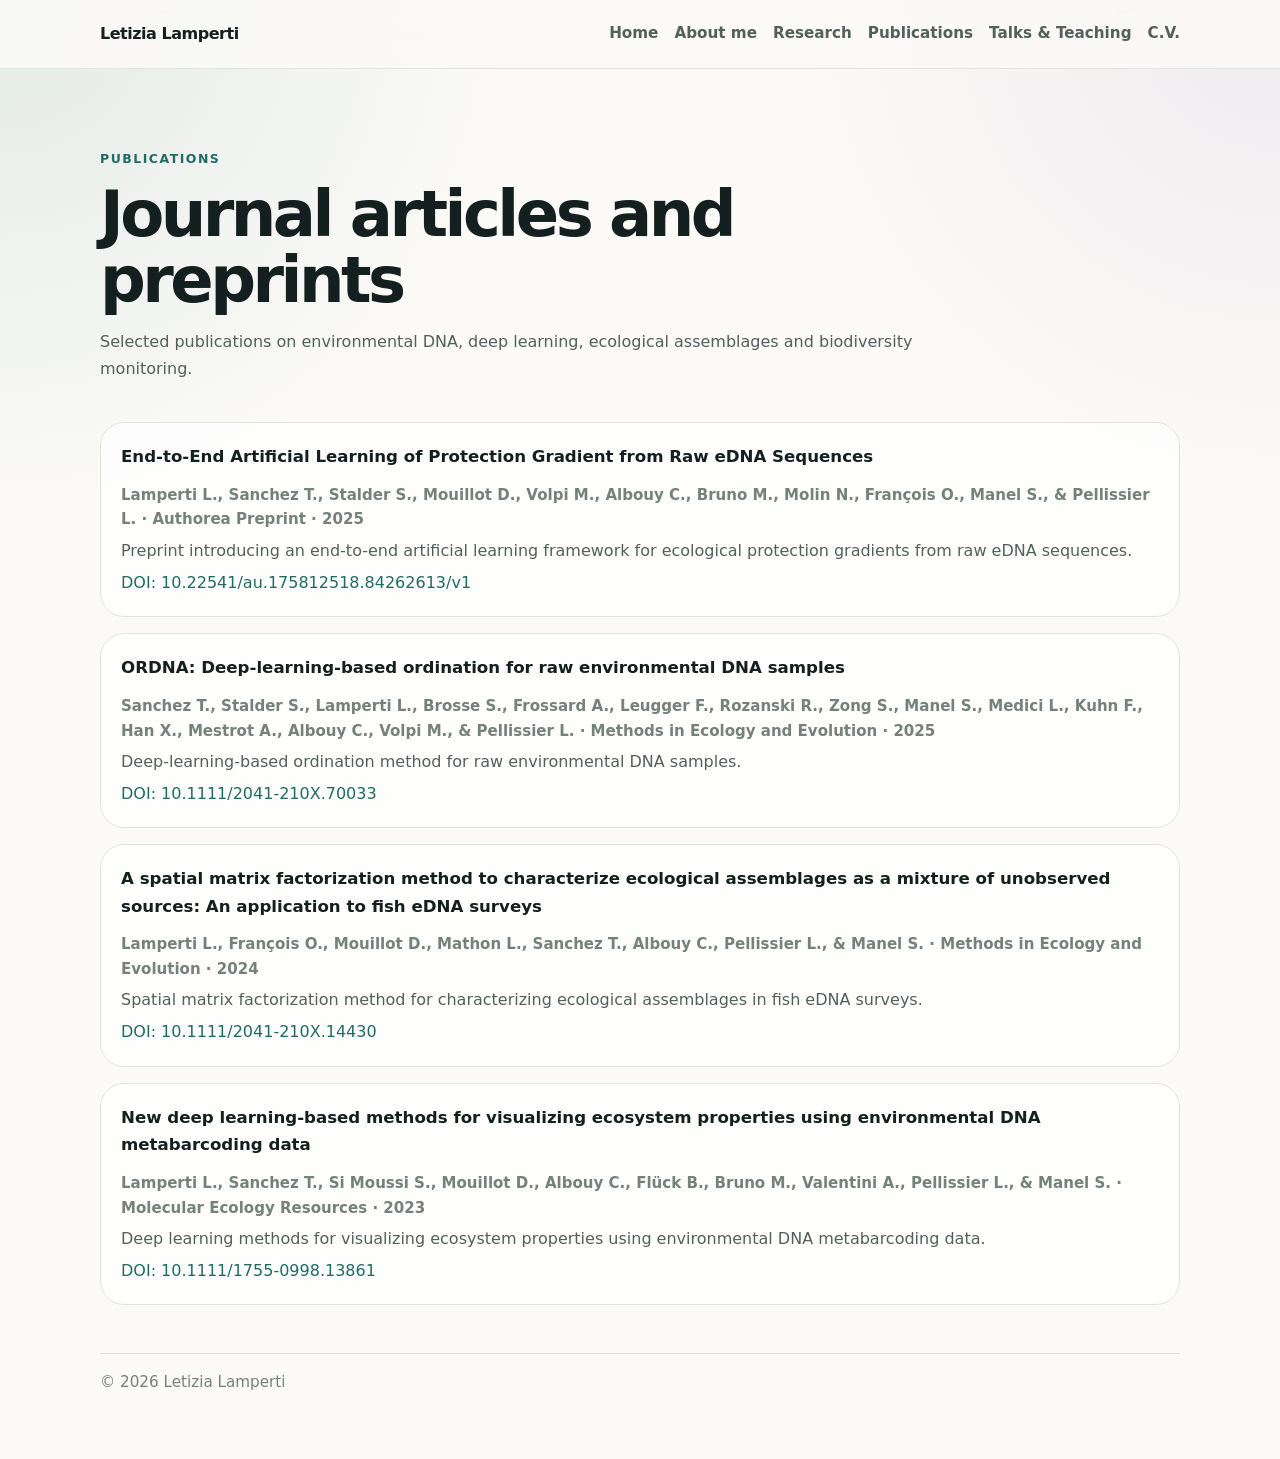
==== publication/index.html @ bfeb7742 "Add files via upload" ====
<!DOCTYPE html>
<html lang="en">
<head>
  <meta charset="UTF-8" />
  <meta name="viewport" content="width=device-width, initial-scale=1.0" />
  <title>Publications · Letizia Lamperti</title>
  <link rel="stylesheet" href="../styles.css" />
</head>
<body>
<header><div class="wrap nav"><a class="brand" href="../">Letizia Lamperti</a><nav class="menu"><a href="../">Home</a><a href="../about/">About me</a><a href="../research/">Research</a><a href="./">Publications</a><a href="../outreach/">Talks & Teaching</a><a href="../cv/">C.V.</a></nav></div></header>
<main class="wrap">
  <section class="page-hero">
    <div class="kicker">Publications</div>
    <h1>Journal articles and preprints</h1>
    <p>Selected publications on environmental DNA, deep learning, ecological assemblages and biodiversity monitoring.</p>
  </section>
  <section class="pub-grid">
    <article class="pub-card">
      <h3>End-to-End Artificial Learning of Protection Gradient from Raw eDNA Sequences</h3>
      <div class="pub-meta">Lamperti L., Sanchez T., Stalder S., Mouillot D., Volpi M., Albouy C., Bruno M., Molin N., François O., Manel S., & Pellissier L. · Authorea Preprint · 2025</div>
      <p>Preprint introducing an end-to-end artificial learning framework for ecological protection gradients from raw eDNA sequences.</p>
      <p><a href="https://doi.org/10.22541/au.175812518.84262613/v1" target="_blank" rel="noopener noreferrer">DOI: 10.22541/au.175812518.84262613/v1</a></p>
    </article>
    <article class="pub-card">
      <h3>ORDNA: Deep-learning-based ordination for raw environmental DNA samples</h3>
      <div class="pub-meta">Sanchez T., Stalder S., Lamperti L., Brosse S., Frossard A., Leugger F., Rozanski R., Zong S., Manel S., Medici L., Kuhn F., Han X., Mestrot A., Albouy C., Volpi M., & Pellissier L. · Methods in Ecology and Evolution · 2025</div>
      <p>Deep-learning-based ordination method for raw environmental DNA samples.</p>
      <p><a href="https://doi.org/10.1111/2041-210X.70033" target="_blank" rel="noopener noreferrer">DOI: 10.1111/2041-210X.70033</a></p>
    </article>
    <article class="pub-card">
      <h3>A spatial matrix factorization method to characterize ecological assemblages as a mixture of unobserved sources: An application to fish eDNA surveys</h3>
      <div class="pub-meta">Lamperti L., François O., Mouillot D., Mathon L., Sanchez T., Albouy C., Pellissier L., & Manel S. · Methods in Ecology and Evolution · 2024</div>
      <p>Spatial matrix factorization method for characterizing ecological assemblages in fish eDNA surveys.</p>
      <p><a href="https://doi.org/10.1111/2041-210X.14430" target="_blank" rel="noopener noreferrer">DOI: 10.1111/2041-210X.14430</a></p>
    </article>
    <article class="pub-card">
      <h3>New deep learning-based methods for visualizing ecosystem properties using environmental DNA metabarcoding data</h3>
      <div class="pub-meta">Lamperti L., Sanchez T., Si Moussi S., Mouillot D., Albouy C., Flück B., Bruno M., Valentini A., Pellissier L., & Manel S. · Molecular Ecology Resources · 2023</div>
      <p>Deep learning methods for visualizing ecosystem properties using environmental DNA metabarcoding data.</p>
      <p><a href="https://doi.org/10.1111/1755-0998.13861" target="_blank" rel="noopener noreferrer">DOI: 10.1111/1755-0998.13861</a></p>
    </article>
  </section>
  <footer class="footer">© <span id="year"></span> Letizia Lamperti</footer>
</main>
<script src="../js/main.js"></script>
</body>
</html>
---- styles.css ----
:root {
  --bg: #fbfaf7;
  --paper: #ffffff;
  --text: #13201f;
  --muted: #52605d;
  --light: #75817d;
  --border: #dfe6e2;
  --accent: #216b63;
  --accent-2: #7b5ea7;
  --accent-soft: #e9f6f3;
  --accent-soft-2: #f2eef9;
  --shadow: 0 18px 45px rgba(19, 32, 31, 0.08);
  --max: 1080px;
}
* { box-sizing: border-box; }
html { scroll-behavior: smooth; }
body {
  margin: 0;
  font-family: Inter, ui-sans-serif, system-ui, -apple-system, BlinkMacSystemFont, "Segoe UI", Roboto, Helvetica, Arial, sans-serif;
  background:
    radial-gradient(circle at top left, rgba(33, 107, 99, 0.11), transparent 32rem),
    radial-gradient(circle at top right, rgba(123, 94, 167, 0.10), transparent 30rem),
    var(--bg);
  color: var(--text);
  line-height: 1.65;
}
a { color: var(--accent); text-decoration: none; }
a:hover { text-decoration: underline; }
.wrap { width: min(calc(100% - 2rem), var(--max)); margin: 0 auto; }
header {
  position: sticky;
  top: 0;
  z-index: 20;
  background: rgba(251, 250, 247, 0.88);
  border-bottom: 1px solid var(--border);
  backdrop-filter: blur(12px);
}
.nav { display:flex; align-items:center; justify-content:space-between; gap:1rem; min-height:68px; }
.brand { font-weight:800; letter-spacing:-0.03em; color:var(--text); }
.menu { display:flex; gap:1rem; flex-wrap:wrap; font-size:0.95rem; }
.menu a { color: var(--muted); font-weight: 600; }
.menu a:hover, .menu a.active { color: var(--accent); text-decoration: none; }
main { padding: 2.5rem 0 4rem; }
.hero {
  display:grid;
  grid-template-columns: 1.15fr 0.85fr;
  gap:2rem;
  align-items:stretch;
  margin-bottom:2.5rem;
}
h1 { margin:0 0 .35rem; font-size:clamp(2.35rem, 5vw, 4.25rem); line-height:1.03; letter-spacing:-0.055em; }
.subtitle { font-size:1.25rem; color:var(--muted); margin:0 0 1rem; font-weight:700; }
.lead { font-size:1.04rem; color:var(--muted); margin:0 0 1rem; }
.kicker { color: var(--accent); text-transform: uppercase; font-size: .78rem; font-weight: 800; letter-spacing: .12em; margin-bottom: .75rem; }
.hero-panel, .card, .pub-card, .project-entry, .link-card {
  border: 1px solid var(--border);
  border-radius: 24px;
  background: rgba(255,255,255,.78);
  box-shadow: var(--shadow);
}
.hero-panel { padding: 2rem; display:flex; flex-direction:column; justify-content:center; }
.socials { display:flex; flex-wrap:wrap; gap:.75rem; padding:0; margin:1.2rem 0 0; list-style:none; }
.socials a, .button-link { display:inline-flex; align-items:center; gap:.35rem; padding:.5rem .75rem; border:1px solid var(--border); border-radius:999px; background:var(--paper); font-weight:700; }
.button-link.primary { background: var(--accent); color: white; border-color: var(--accent); }
.profile-card { padding: 1rem; display:flex; flex-direction:column; gap:1rem; }
.portrait {
  min-height: 295px;
  border-radius: 20px;
  background: linear-gradient(145deg, var(--accent-soft), var(--accent-soft-2));
  display:grid;
  place-items:center;
  border:1px solid var(--border);
  overflow:hidden;
}
.initials {
  width: 150px; height: 150px; border-radius: 50%;
  display:grid; place-items:center;
  background: rgba(255,255,255,.68);
  border:1px solid rgba(255,255,255,.9);
  color: var(--accent); font-size: 3.3rem; font-weight: 900; letter-spacing:-.08em;
}
.profile-facts { display:grid; grid-template-columns:1fr 1fr; gap:1rem; }
.fact { padding:.95rem; border-radius:18px; background:var(--paper); border:1px solid var(--border); }
.fact strong { display:block; font-size:.92rem; }
.fact span { display:block; color:var(--light); font-size:.88rem; margin-top:.15rem; }
section { padding-top:1rem; margin-top:1.5rem; }
section h2 { font-size:1.8rem; margin:0 0 1rem; letter-spacing:-0.04em; }
.page-hero { margin-bottom: 1.2rem; max-width: 820px; }
.page-hero h1 { margin-bottom: .65rem; }
.page-hero p { color: var(--muted); }
.grid-2 { display:grid; grid-template-columns:1fr 1fr; gap:1.25rem; }
.grid-3 { display:grid; grid-template-columns:repeat(3, 1fr); gap:1rem; }
.card, .pub-card, .link-card { padding:1.25rem; }
.card h3, .pub-card h3, .link-card h3 { margin:0 0 .75rem; font-size:1.04rem; }
.entry { padding:1rem 0; border-top:1px solid var(--border); }
.entry:first-of-type { border-top:0; padding-top:0; }
.entry-title { font-weight:800; margin-bottom:.15rem; }
.entry-meta { color:var(--light); font-size:.95rem; margin-bottom:.35rem; }
.entry p, .pub-card p { margin:.35rem 0 0; color:var(--muted); }
.pill-row { display:flex; flex-wrap:wrap; gap:.55rem; margin-top:.85rem; }
.pill { display:inline-block; padding:.34rem .68rem; border-radius:999px; background:var(--accent-soft); border:1px solid #ccebe5; color:#18534d; font-size:.9rem; font-weight:650; }
.pill.alt { background:var(--accent-soft-2); border-color:#e0d5ef; color:#624889; }
.project-list { display:grid; gap:1rem; }
.project-entry { display:grid; grid-template-columns: 14px 1fr; gap:1.1rem; padding:1.25rem; box-shadow:none; }
.project-line { width: 100%; border-radius: 999px; background: linear-gradient(180deg, var(--accent), var(--accent-2)); }
.pub-grid { display:grid; gap:1rem; }
.pub-card { box-shadow:none; }
.pub-meta { color:var(--light); font-size:.94rem; font-weight:650; }
.footer { margin-top:3rem; padding-top:1rem; border-top:1px solid var(--border); color:var(--light); font-size:.95rem; }
.small-note { color:var(--light); font-size:.92rem; }
.cv-grid { display:grid; grid-template-columns: 1fr 1fr; gap:1.25rem; align-items:start; }
.timeline .entry { position:relative; }
.about-copy { max-width: 850px; }
.about-copy p { margin: 0 0 1rem; color: var(--muted); }
.highlight { padding:1rem; border-radius:18px; background:linear-gradient(135deg, var(--accent-soft), transparent); border:1px solid var(--border); }
@media (max-width: 900px) {
  .hero, .grid-2, .grid-3, .cv-grid { grid-template-columns:1fr; }
  .nav { align-items:flex-start; padding:.9rem 0; flex-direction:column; }
  .profile-facts { grid-template-columns:1fr; }
}
@media (max-width: 560px) {
  .menu { gap:.65rem; font-size:.9rem; }
  .hero-panel { padding:1.25rem; }
  .portrait { min-height: 220px; }
}


/* Profile photo support */
.hero-photo {
  width: 260px;
  height: 260px;
  object-fit: cover;
  border-radius: 28px;
  box-shadow: 0 18px 45px rgba(0, 0, 0, 0.16);
  display: block;
  background: #f0ede8;
}

.portrait-card {
  display: flex;
  flex-direction: column;
  align-items: center;
  gap: 0.75rem;
}

.photo-note {
  font-size: 0.85rem;
  opacity: 0.72;
  text-align: center;
}
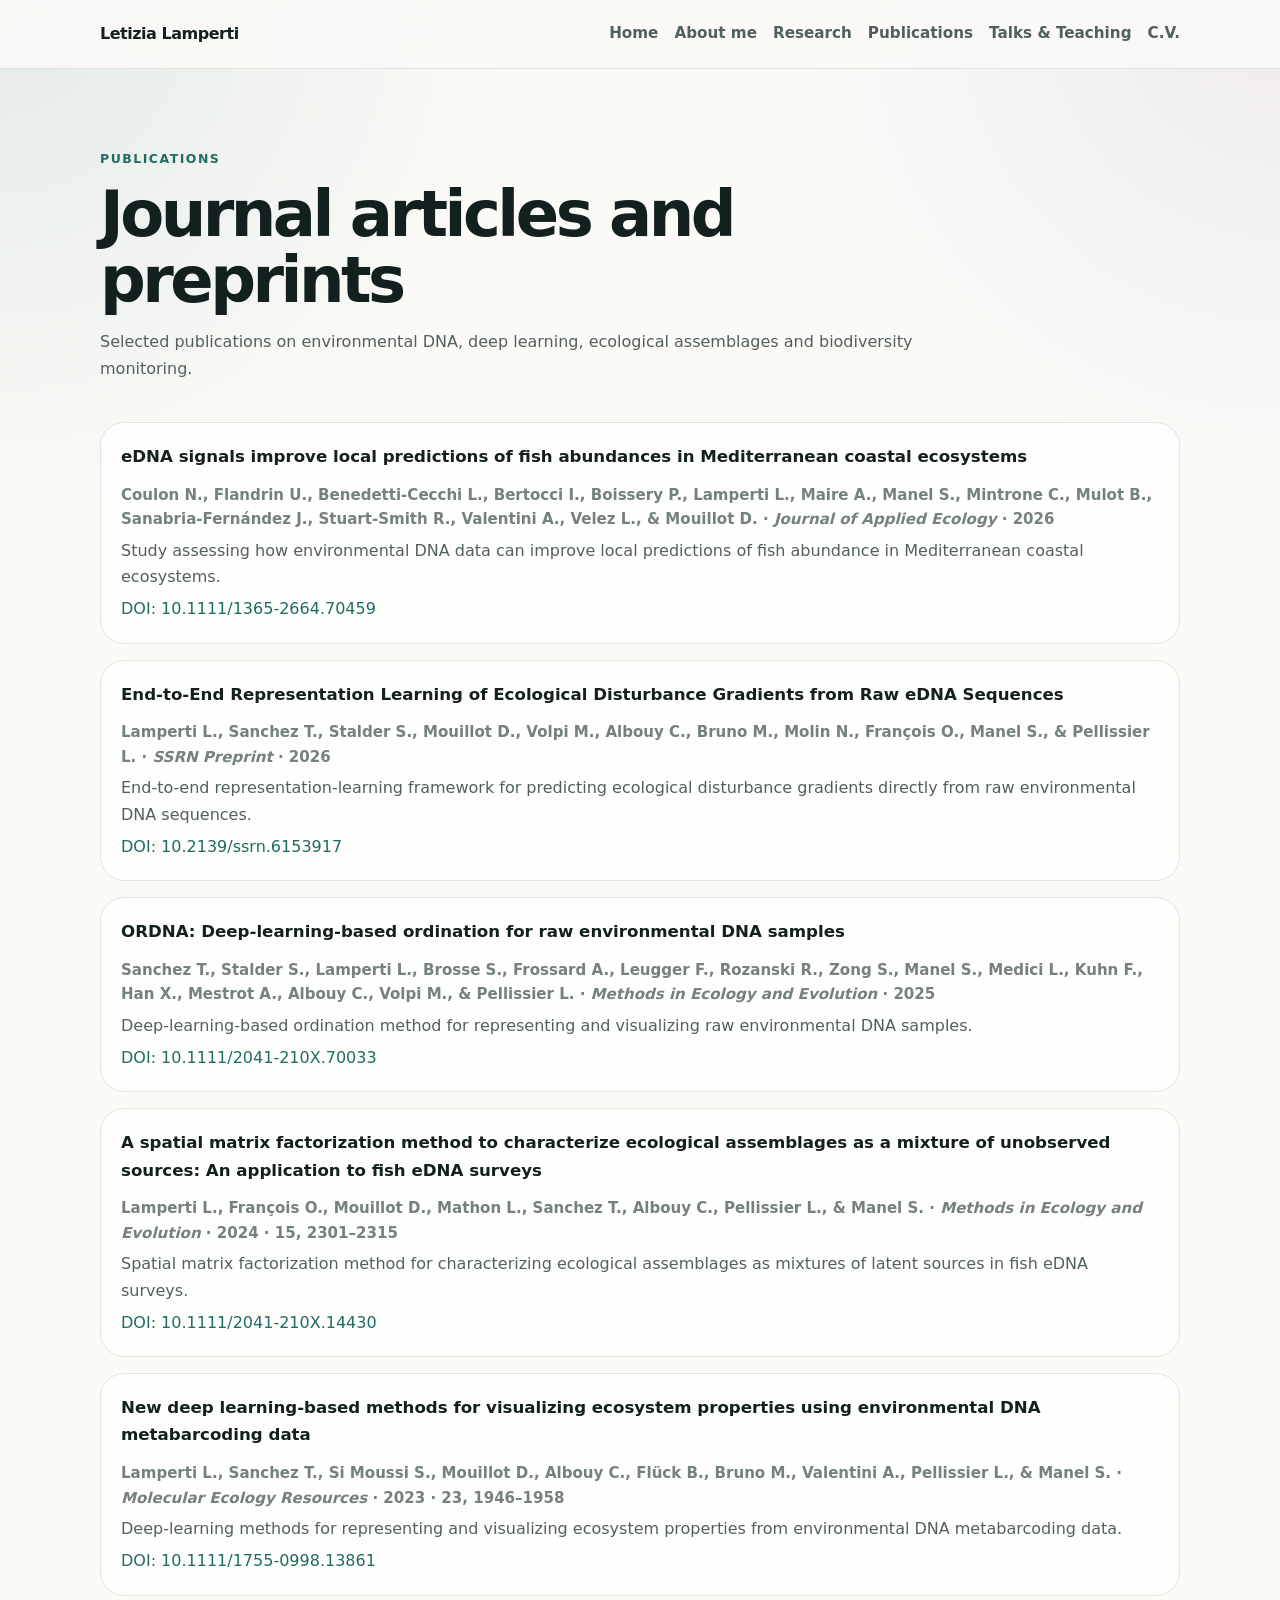
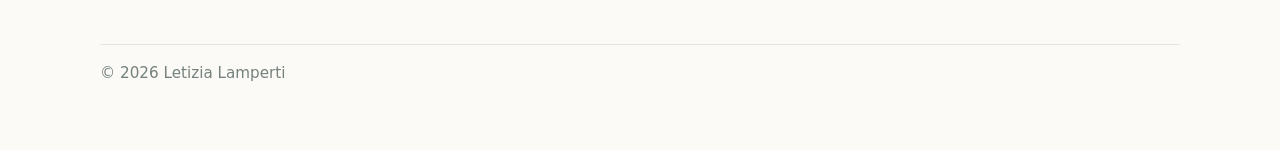
==== commit 03af22b0: "Update index.html" ====
--- a/publication/index.html
+++ b/publication/index.html
@@ -6,42 +6,193 @@
   <title>Publications · Letizia Lamperti</title>
   <link rel="stylesheet" href="../styles.css" />
 </head>
+
 <body>
-<header><div class="wrap nav"><a class="brand" href="../">Letizia Lamperti</a><nav class="menu"><a href="../">Home</a><a href="../about/">About me</a><a href="../research/">Research</a><a href="./">Publications</a><a href="../outreach/">Talks & Teaching</a><a href="../cv/">C.V.</a></nav></div></header>
+<header>
+  <div class="wrap nav">
+    <a class="brand" href="../">Letizia Lamperti</a>
+
+    <nav class="menu">
+      <a href="../">Home</a>
+      <a href="../about/">About me</a>
+      <a href="../research/">Research</a>
+      <a href="./">Publications</a>
+      <a href="../outreach/">Talks & Teaching</a>
+      <a href="../cv/">C.V.</a>
+    </nav>
+  </div>
+</header>
+
 <main class="wrap">
+
   <section class="page-hero">
     <div class="kicker">Publications</div>
     <h1>Journal articles and preprints</h1>
-    <p>Selected publications on environmental DNA, deep learning, ecological assemblages and biodiversity monitoring.</p>
+    <p>
+      Selected publications on environmental DNA, deep learning,
+      ecological assemblages and biodiversity monitoring.
+    </p>
   </section>
+
   <section class="pub-grid">
+
     <article class="pub-card">
-      <h3>End-to-End Artificial Learning of Protection Gradient from Raw eDNA Sequences</h3>
-      <div class="pub-meta">Lamperti L., Sanchez T., Stalder S., Mouillot D., Volpi M., Albouy C., Bruno M., Molin N., François O., Manel S., & Pellissier L. · Authorea Preprint · 2025</div>
-      <p>Preprint introducing an end-to-end artificial learning framework for ecological protection gradients from raw eDNA sequences.</p>
-      <p><a href="https://doi.org/10.22541/au.175812518.84262613/v1" target="_blank" rel="noopener noreferrer">DOI: 10.22541/au.175812518.84262613/v1</a></p>
+      <h3>
+        eDNA signals improve local predictions of fish abundances in
+        Mediterranean coastal ecosystems
+      </h3>
+
+      <div class="pub-meta">
+        Coulon N., Flandrin U., Benedetti-Cecchi L., Bertocci I.,
+        Boissery P., <strong>Lamperti L.</strong>, Maire A., Manel S.,
+        Mintrone C., Mulot B., Sanabria-Fernández J., Stuart-Smith R.,
+        Valentini A., Velez L., &amp; Mouillot D. ·
+        <em>Journal of Applied Ecology</em> · 2026
+      </div>
+
+      <p>
+        Study assessing how environmental DNA data can improve local
+        predictions of fish abundance in Mediterranean coastal ecosystems.
+      </p>
+
+      <p>
+        <a
+          href="https://doi.org/10.1111/1365-2664.70459"
+          target="_blank"
+          rel="noopener noreferrer"
+        >
+          DOI: 10.1111/1365-2664.70459
+        </a>
+      </p>
     </article>
+
     <article class="pub-card">
-      <h3>ORDNA: Deep-learning-based ordination for raw environmental DNA samples</h3>
-      <div class="pub-meta">Sanchez T., Stalder S., Lamperti L., Brosse S., Frossard A., Leugger F., Rozanski R., Zong S., Manel S., Medici L., Kuhn F., Han X., Mestrot A., Albouy C., Volpi M., & Pellissier L. · Methods in Ecology and Evolution · 2025</div>
-      <p>Deep-learning-based ordination method for raw environmental DNA samples.</p>
-      <p><a href="https://doi.org/10.1111/2041-210X.70033" target="_blank" rel="noopener noreferrer">DOI: 10.1111/2041-210X.70033</a></p>
+      <h3>
+        End-to-End Representation Learning of Ecological Disturbance
+        Gradients from Raw eDNA Sequences
+      </h3>
+
+      <div class="pub-meta">
+        <strong>Lamperti L.</strong>, Sanchez T., Stalder S., Mouillot D.,
+        Volpi M., Albouy C., Bruno M., Molin N., François O., Manel S.,
+        &amp; Pellissier L. · <em>SSRN Preprint</em> · 2026
+      </div>
+
+      <p>
+        End-to-end representation-learning framework for predicting
+        ecological disturbance gradients directly from raw environmental
+        DNA sequences.
+      </p>
+
+      <p>
+        <a
+          href="https://doi.org/10.2139/ssrn.6153917"
+          target="_blank"
+          rel="noopener noreferrer"
+        >
+          DOI: 10.2139/ssrn.6153917
+        </a>
+      </p>
     </article>
+
     <article class="pub-card">
-      <h3>A spatial matrix factorization method to characterize ecological assemblages as a mixture of unobserved sources: An application to fish eDNA surveys</h3>
-      <div class="pub-meta">Lamperti L., François O., Mouillot D., Mathon L., Sanchez T., Albouy C., Pellissier L., & Manel S. · Methods in Ecology and Evolution · 2024</div>
-      <p>Spatial matrix factorization method for characterizing ecological assemblages in fish eDNA surveys.</p>
-      <p><a href="https://doi.org/10.1111/2041-210X.14430" target="_blank" rel="noopener noreferrer">DOI: 10.1111/2041-210X.14430</a></p>
+      <h3>
+        ORDNA: Deep-learning-based ordination for raw environmental DNA
+        samples
+      </h3>
+
+      <div class="pub-meta">
+        Sanchez T., Stalder S., <strong>Lamperti L.</strong>, Brosse S.,
+        Frossard A., Leugger F., Rozanski R., Zong S., Manel S.,
+        Medici L., Kuhn F., Han X., Mestrot A., Albouy C., Volpi M.,
+        &amp; Pellissier L. ·
+        <em>Methods in Ecology and Evolution</em> · 2025
+      </div>
+
+      <p>
+        Deep-learning-based ordination method for representing and
+        visualizing raw environmental DNA samples.
+      </p>
+
+      <p>
+        <a
+          href="https://doi.org/10.1111/2041-210X.70033"
+          target="_blank"
+          rel="noopener noreferrer"
+        >
+          DOI: 10.1111/2041-210X.70033
+        </a>
+      </p>
     </article>
+
     <article class="pub-card">
-      <h3>New deep learning-based methods for visualizing ecosystem properties using environmental DNA metabarcoding data</h3>
-      <div class="pub-meta">Lamperti L., Sanchez T., Si Moussi S., Mouillot D., Albouy C., Flück B., Bruno M., Valentini A., Pellissier L., & Manel S. · Molecular Ecology Resources · 2023</div>
-      <p>Deep learning methods for visualizing ecosystem properties using environmental DNA metabarcoding data.</p>
-      <p><a href="https://doi.org/10.1111/1755-0998.13861" target="_blank" rel="noopener noreferrer">DOI: 10.1111/1755-0998.13861</a></p>
+      <h3>
+        A spatial matrix factorization method to characterize ecological
+        assemblages as a mixture of unobserved sources: An application to
+        fish eDNA surveys
+      </h3>
+
+      <div class="pub-meta">
+        <strong>Lamperti L.</strong>, François O., Mouillot D., Mathon L.,
+        Sanchez T., Albouy C., Pellissier L., &amp; Manel S. ·
+        <em>Methods in Ecology and Evolution</em> · 2024 ·
+        15, 2301–2315
+      </div>
+
+      <p>
+        Spatial matrix factorization method for characterizing ecological
+        assemblages as mixtures of latent sources in fish eDNA surveys.
+      </p>
+
+      <p>
+        <a
+          href="https://doi.org/10.1111/2041-210X.14430"
+          target="_blank"
+          rel="noopener noreferrer"
+        >
+          DOI: 10.1111/2041-210X.14430
+        </a>
+      </p>
     </article>
+
+    <article class="pub-card">
+      <h3>
+        New deep learning-based methods for visualizing ecosystem
+        properties using environmental DNA metabarcoding data
+      </h3>
+
+      <div class="pub-meta">
+        <strong>Lamperti L.</strong>, Sanchez T., Si Moussi S.,
+        Mouillot D., Albouy C., Flück B., Bruno M., Valentini A.,
+        Pellissier L., &amp; Manel S. ·
+        <em>Molecular Ecology Resources</em> · 2023 ·
+        23, 1946–1958
+      </div>
+
+      <p>
+        Deep-learning methods for representing and visualizing ecosystem
+        properties from environmental DNA metabarcoding data.
+      </p>
+
+      <p>
+        <a
+          href="https://doi.org/10.1111/1755-0998.13861"
+          target="_blank"
+          rel="noopener noreferrer"
+        >
+          DOI: 10.1111/1755-0998.13861
+        </a>
+      </p>
+    </article>
+
   </section>
-  <footer class="footer">© <span id="year"></span> Letizia Lamperti</footer>
+
+  <footer class="footer">
+    © <span id="year"></span> Letizia Lamperti
+  </footer>
+
 </main>
+
 <script src="../js/main.js"></script>
 </body>
 </html>
--- a/styles.css
+++ b/styles.css
@@ -142,6 +142,29 @@
   align-items: center;
   gap: 0.75rem;
 }
+.portrait {
+  width: 260px;
+  height: 260px;
+  border-radius: 28px;
+  overflow: hidden;
+  margin: 0 auto 1.5rem auto;
+  background: #f0ede8;
+  box-shadow: 0 18px 45px rgba(0, 0, 0, 0.16);
+}
+
+.portrait-img {
+  width: 100%;
+  height: 100%;
+  object-fit: cover;
+  display: block;
+}
+
+.portrait-img {
+  width: 100%;
+  height: 100%;
+  object-fit: cover;
+  display: block;
+}
 
 .photo-note {
   font-size: 0.85rem;
